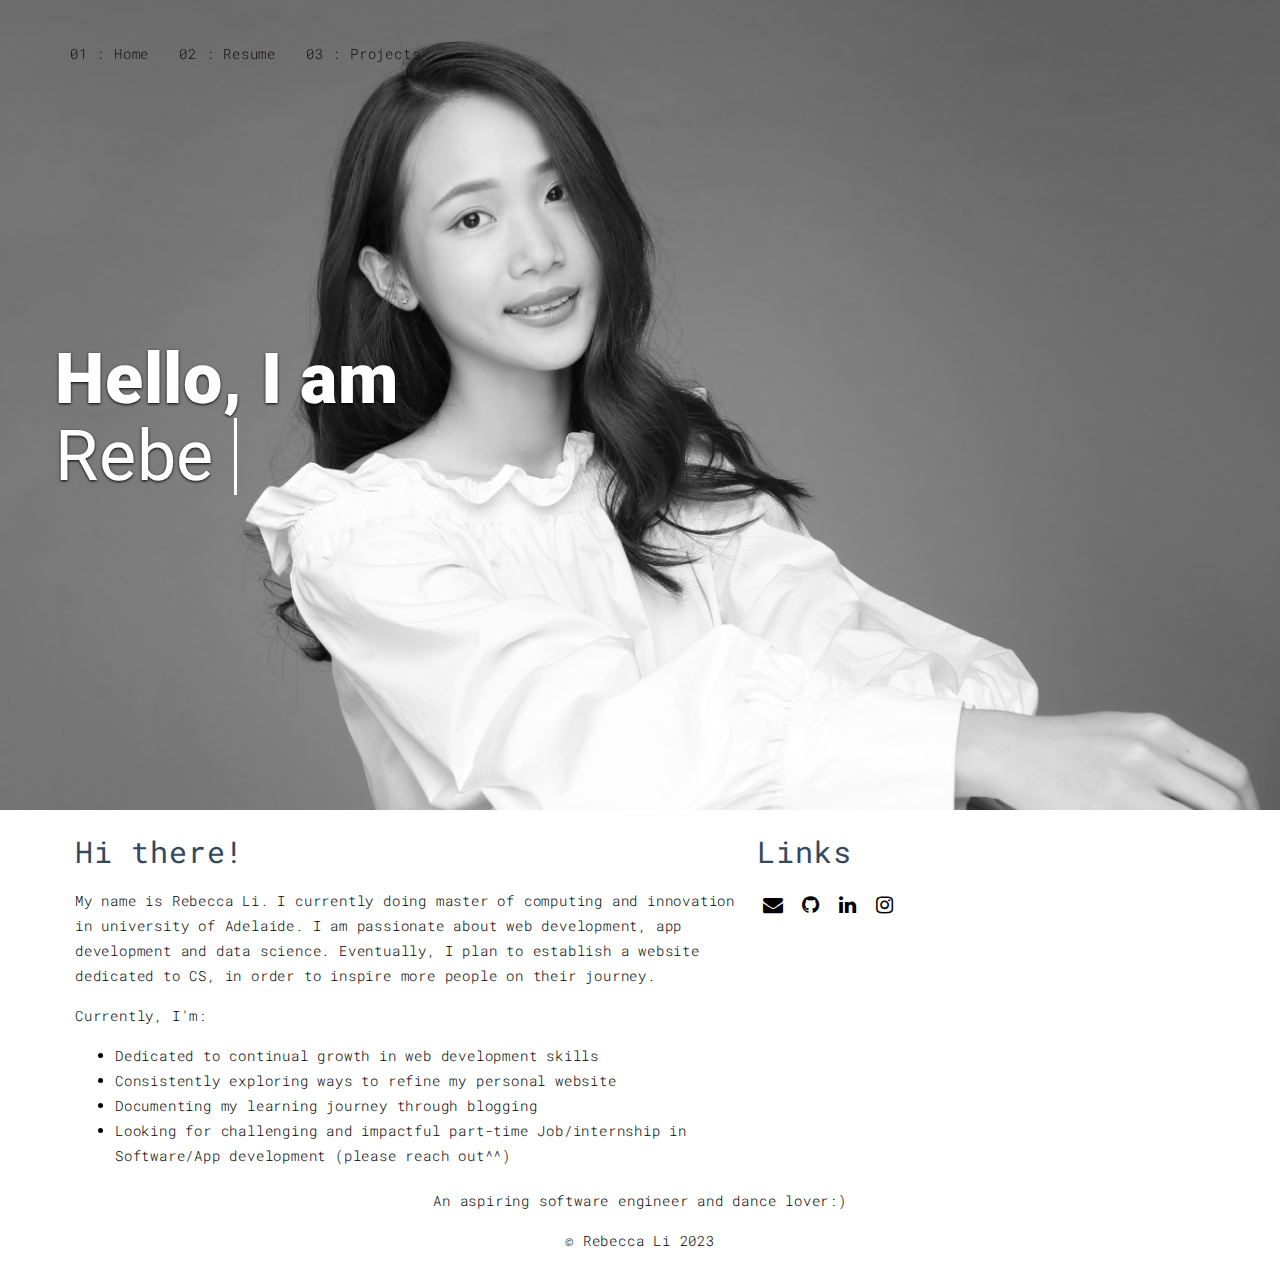
==== index.html @ 014dfcf9 "add html and css files for website" ====
<!DOCTYPE html>
<html lang="en">
<head>
<meta charset="UTF-8">
<meta content="IE=edge" http-equiv="X-UA-Compatible">
<meta content="width=device-width,initial-scale=1" name="viewport">
<meta content="Rebecca Li portfolio Website" name="description">
<meta name="google" content="notranslate" />
<meta content="Rebecca Li" name="author">

<meta name="msapplication-tap-highlight" content="no">

<link href="/img/favicon.ico" rel="icon">
<title>Rebecca Li</title>
<link href="default.css" rel="stylesheet" type="text/css">
<script async src="https://www.googletagmanager.com/gtag/js?id=G-TEEDE1GB8S"></script>
<script>
    window.dataLayer = window.dataLayer || [];
    function gtag() { dataLayer.push(arguments); }
    gtag('js', new Date());

    gtag('config', 'G-TEEDE1GB8S');
</script>
<script async src="https://pagead2.googlesyndication.com/pagead/js/adsbygoogle.js?client=ca-pub-6090964870909817" crossorigin="anonymous"></script>
</head>
<body class="minimal">
<header>
<nav class="navbar  navbar-fixed-top navbar-inverse">
<div class="container">
<button type="button" class="navbar-toggle collapsed" data-toggle="collapse" data-target="#navbar-collapse" aria-expanded="false">
<span class="sr-only">Toggle navigation</span>
<span class="icon-bar"></span>
<span class="icon-bar"></span>
<span class="icon-bar"></span>
</button>
<div class="collapse navbar-collapse" id="navbar-collapse">
<ul class="nav navbar-nav ">
<li><a href="/index.html" title>01 : Home</a></li>
<li><a href="Resume/Rebecca_Li_Resume.pdf" title>02 : Resume</a></li>
<li><a href="/blog.html" title>03 : Projects</a></li>
</ul>
</div>
</div>
</nav>
</header>
<div class="hero-full-container background-image-container white-text-container" style="background-image: url('jpg/home.JPG')">
<div class="container">
<div class="row">
<div class="col-xs-12">
<div class="hero-full-wrapper">
<div class="text-content">
<h1>Hello, I am <br>
<span class = "sec-text"></span>
<span class= "cursor" >&nbsp;</span>
</h1>
</div>
</div>
</div>
</div>
</div>
</div>
<div class="container">
<div class="row">
<div class="col-xs-12 col-md-7">
<div class="template-example">
<h2 class="template-title-example">Hi there!</h2>
<p>
My name is Rebecca Li. I currently doing master of computing and innovation in university of Adelaide.
I am passionate about web development, app development and data science. Eventually, I plan to establish a website dedicated to CS, in order to inspire more people on their journey.
</p>
<p>
Currently, I'm:

<ul>
<li>
Dedicated to continual growth in web development skills
</li>
<li>
Consistently exploring ways to refine my personal website
</li>
<li>
Documenting my learning journey through blogging
</li>
<li>
Looking for challenging and impactful part-time Job/internship in Software/App development (please reach out^^)
</li>
</ul>
</p>
</div>
</div>
<div class="col-xs-12 col-md-5">
<div class="template-example">
<h2 class="template-title-example">Links</h2>
<ul class="list-icons">
<li>
<span class="fa-icon">
<a href="mailto:yyrebecca.li@gmail.com"><i class="fa fa-envelope"></i></a>
</span>
</li>
<li>
<span class="fa-icon">
<a href="https://github.com/Rebeccalaylay"><i class="fa fa-github"></i></a>
</span>
</li>
<li>
<span class="fa-icon">
<a href="https://www.linkedin.com/in/rebecca-l-4846731b7/"><i class="fa fa-linkedin"></i></a>
</span>
</li>
<li>
<span class="fa-icon">
<a href="https://www.instagram.com/rebecca_mbb/"><i class="fa fa-instagram"></i></a>
</span>
</li>
</ul>
</div>
</div>
</div>
</div>
<footer class="footer-container text-center">
<div class="container">
<div class="row">
<div class="col-xs-12">
<p> An aspiring software engineer and dance lover:)</p>
</div>
<div class="col-xs-12">
<p>© Rebecca Li 2023</p>
</div>
</div>
</div>
</footer>
<script>
        document.addEventListener("DOMContentLoaded", function (event) {
            type();
            movingBackgroundImage();
        });
</script>
<script type="text/javascript" src="js/main.js"></script>
</body>
</html>
---- default.css ----
@import "https://fonts.googleapis.com/css?family=Roboto:900|Roboto+Mono:300,400,700";@import "https://maxcdn.bootstrapcdn.com/font-awesome/4.7.0/css/font-awesome.min.css";/*!* Bootstrap v3.3.7 (http://getbootstrap.com) * Copyright 2011-2016 Twitter, Inc. * Licensed under MIT (https://github.com/twbs/bootstrap/blob/master/LICENSE)*/
/*!normalize.css v3.0.3 | MIT License | github.com/necolas/normalize.css*/

body {
    margin: 0
}

a {
    background-color: transparent
}

a:active,a:hover {
    outline: 0
}

a i {
    text-decoration: none;
    color: #000
}

a i:hover {
    text-decoration: none;
    color: #606060
}

a i:active {
    text-decoration: none;
    color: #303030
}


/*!Source: https://github.com/h5bp/html5-boilerplate/blob/master/src/css/main.css*/
@media print {
    *,:after,:before {
        background: 0 0!important;
        color: #000!important;
        box-shadow: none!important;
        text-shadow: none!important
    }

    h2,h3,p {
        orphans: 3;
        widows: 3
    }

    h2,h3 {
        page-break-after: avoid
    }


    .table-bordered td,.table-bordered th {
        border: 1px solid #ddd!important
    }
}


body {
    font-family: Roboto Mono,Helvetica,Arial,sans-serif;
    font-size: 14px;
    line-height: 1.78;
    color: #000;
    background-color: #fff
}

button,input,select,textarea {
    font-family: inherit;
    font-size: inherit;
    line-height: inherit
}

a {
    color: #001aff;
    text-decoration: none
}


.h1,.h2,.h3,.h4,.h5,.h6,h1,h2,h3,h4,h5,h6 {
    font-family: Roboto Mono,Helvetica,Arial,sans-serif;
    font-weight: 700;
    line-height: 1.1;
    color: #000
}

.h1 .small,.h1 small,.h2 .small,.h2 small,.h3 .small,.h3 small,.h4 .small,.h4 small,.h5 .small,.h5 small,.h6 .small,.h6 small,h1 .small,h1 small,h2 .small,h2 small,h3 .small,h3 small,h4 .small,h4 small,h5 .small,h5 small,h6 .small,h6 small {
    font-weight: 400;
    line-height: 1;
    color: #777
}



.h1,h1 {
    font-size: 70px
}


@media(min-width: 768px) {
    .lead {
        font-size:16.5px
    }
}

.small,small {
    font-size: 90%
}

.mark,mark {
    background-color: #fcf8e3;
    padding: .2em
}

.text-left {
    text-align: left
}

.text-right {
    text-align: right
}

.text-center {
    text-align: center
}

.text-justify {
    text-align: justify
}


.text-capitalize {
    text-transform: capitalize
}

.text-muted {
    color: #777
}

.text-primary {
    color: #001aff
}

a.text-primary:focus,a.text-primary:hover {
    color: #0015cc
}

.text-success {
    color: #fff
}

a.text-success:focus,a.text-success:hover {
    color: #e6e6e6
}

.text-info {
    color: #31708f
}

a.text-info:focus,a.text-info:hover {
    color: #245269
}

.text-warning {
    color: #8a6d3b
}

a.text-warning:focus,a.text-warning:hover {
    color: #66512c
}

.text-danger {
    color: #fff
}

a.text-danger:focus,a.text-danger:hover {
    color: #e6e6e6
}


.page-header {
    padding-bottom: 8.5px;
    margin: 38px 0 19px;
    border-bottom: 1px solid #eee
}

ol,ul {
    margin-top: 0;
    margin-bottom: 9.5px
}

ol ol,ol ul,ul ol,ul ul {
    margin-bottom: 0
}

.list-inline,.list-unstyled {
    padding-left: 0;
    list-style: none
}


.container {
    margin-right: auto;
    margin-left: auto;
    padding-left: 15px;
    padding-right: 15px
}

.container:after,.container:before {
    content: " ";
    display: table
}

.container:after {
    clear: both
}

@media(min-width: 768px) {
    .container {
        width:750px
    }
}

@media(min-width: 992px) {
    .container {
        width:970px
    }
}

@media(min-width: 1200px) {
    .container {
        width:1170px
    }
}

.container-fluid {
    margin-right: auto;
    margin-left: auto;
    padding-left: 15px;
    padding-right: 15px
}



@media(min-width: 768px) {
    .col-sm-1,.col-sm-2,.col-sm-3,.col-sm-4,.col-sm-5,.col-sm-6,.col-sm-7,.col-sm-8,.col-sm-9,.col-sm-10,.col-sm-11,.col-sm-12 {
        float:left
    }

    .col-sm-1 {
        width: 8.33333%
    }

    .col-sm-2 {
        width: 16.66667%
    }

    .col-sm-3 {
        width: 25%
    }

    .col-sm-4 {
        width: 33.33333%
    }

    .col-sm-5 {
        width: 41.66667%
    }

    .col-sm-6 {
        width: 50%
    }

    .col-sm-7 {
        width: 58.33333%
    }

    .col-sm-8 {
        width: 66.66667%
    }

    .col-sm-9 {
        width: 75%
    }

    .col-sm-10 {
        width: 83.33333%
    }

    .col-sm-11 {
        width: 91.66667%
    }

    .col-sm-12 {
        width: 100%
    }

    .col-sm-pull-0 {
        right: auto
    }

    .col-sm-pull-1 {
        right: 8.33333%
    }

    .col-sm-pull-2 {
        right: 16.66667%
    }

    .col-sm-pull-3 {
        right: 25%
    }

    .col-sm-pull-4 {
        right: 33.33333%
    }

    .col-sm-pull-5 {
        right: 41.66667%
    }

    .col-sm-pull-6 {
        right: 50%
    }

    .col-sm-pull-7 {
        right: 58.33333%
    }

    .col-sm-pull-8 {
        right: 66.66667%
    }

    .col-sm-pull-9 {
        right: 75%
    }

    .col-sm-pull-10 {
        right: 83.33333%
    }

    .col-sm-pull-11 {
        right: 91.66667%
    }

    .col-sm-pull-12 {
        right: 100%
    }

    .col-sm-push-0 {
        left: auto
    }

    .col-sm-push-1 {
        left: 8.33333%
    }

    .col-sm-push-2 {
        left: 16.66667%
    }

    .col-sm-push-3 {
        left: 25%
    }

    .col-sm-push-4 {
        left: 33.33333%
    }

    .col-sm-push-5 {
        left: 41.66667%
    }

    .col-sm-push-6 {
        left: 50%
    }

    .col-sm-push-7 {
        left: 58.33333%
    }

    .col-sm-push-8 {
        left: 66.66667%
    }

    .col-sm-push-9 {
        left: 75%
    }

    .col-sm-push-10 {
        left: 83.33333%
    }

    .col-sm-push-11 {
        left: 91.66667%
    }

    .col-sm-push-12 {
        left: 100%
    }

    .col-sm-offset-0 {
        margin-left: 0
    }

    .col-sm-offset-1 {
        margin-left: 8.33333%
    }

    .col-sm-offset-2 {
        margin-left: 16.66667%
    }

    .col-sm-offset-3 {
        margin-left: 25%
    }

    .col-sm-offset-4 {
        margin-left: 33.33333%
    }

    .col-sm-offset-5 {
        margin-left: 41.66667%
    }

    .col-sm-offset-6 {
        margin-left: 50%
    }

    .col-sm-offset-7 {
        margin-left: 58.33333%
    }

    .col-sm-offset-8 {
        margin-left: 66.66667%
    }

    .col-sm-offset-9 {
        margin-left: 75%
    }

    .col-sm-offset-10 {
        margin-left: 83.33333%
    }

    .col-sm-offset-11 {
        margin-left: 91.66667%
    }

    .col-sm-offset-12 {
        margin-left: 100%
    }
}

@media(min-width: 992px) {
    .col-md-1,.col-md-2,.col-md-3,.col-md-4,.col-md-5,.col-md-6,.col-md-7,.col-md-8,.col-md-9,.col-md-10,.col-md-11,.col-md-12 {
        float:left
    }

    .col-md-1 {
        width: 8.33333%
    }

    .col-md-2 {
        width: 16.66667%
    }

    .col-md-3 {
        width: 25%
    }

    .col-md-4 {
        width: 33.33333%
    }

    .col-md-5 {
        width: 41.66667%
    }

    .col-md-6 {
        width: 50%
    }

    .col-md-7 {
        width: 58.33333%
    }

    .col-md-8 {
        width: 66.66667%
    }

    .col-md-9 {
        width: 75%
    }

    .col-md-10 {
        width: 83.33333%
    }

    .col-md-11 {
        width: 91.66667%
    }

    .col-md-12 {
        width: 100%
    }

    .col-md-pull-0 {
        right: auto
    }

    .col-md-pull-1 {
        right: 8.33333%
    }

    .col-md-pull-2 {
        right: 16.66667%
    }

    .col-md-pull-3 {
        right: 25%
    }

    .col-md-pull-4 {
        right: 33.33333%
    }

    .col-md-pull-5 {
        right: 41.66667%
    }

    .col-md-pull-6 {
        right: 50%
    }

    .col-md-pull-7 {
        right: 58.33333%
    }

    .col-md-pull-8 {
        right: 66.66667%
    }

    .col-md-pull-9 {
        right: 75%
    }

    .col-md-pull-10 {
        right: 83.33333%
    }

    .col-md-pull-11 {
        right: 91.66667%
    }

    .col-md-pull-12 {
        right: 100%
    }

    .col-md-push-0 {
        left: auto
    }

    .col-md-push-1 {
        left: 8.33333%
    }

    .col-md-push-2 {
        left: 16.66667%
    }

    .col-md-push-3 {
        left: 25%
    }

    .col-md-push-4 {
        left: 33.33333%
    }

    .col-md-push-5 {
        left: 41.66667%
    }

    .col-md-push-6 {
        left: 50%
    }

    .col-md-push-7 {
        left: 58.33333%
    }

    .col-md-push-8 {
        left: 66.66667%
    }

    .col-md-push-9 {
        left: 75%
    }

    .col-md-push-10 {
        left: 83.33333%
    }

    .col-md-push-11 {
        left: 91.66667%
    }

    .col-md-push-12 {
        left: 100%
    }


    .col-md-offset-0 {
        margin-left: 0
    }

    .col-md-offset-1 {
        margin-left: 8.33333%
    }

    .col-md-offset-2 {
        margin-left: 16.66667%
    }

    .col-md-offset-3 {
        margin-left: 25%
    }

    .col-md-offset-4 {
        margin-left: 33.33333%
    }

    .col-md-offset-5 {
        margin-left: 41.66667%
    }

    .col-md-offset-6 {
        margin-left: 50%
    }

    .col-md-offset-7 {
        margin-left: 58.33333%
    }

    .col-md-offset-8 {
        margin-left: 66.66667%
    }

    .col-md-offset-9 {
        margin-left: 75%
    }

    .col-md-offset-10 {
        margin-left: 83.33333%
    }

    .col-md-offset-11 {
        margin-left: 91.66667%
    }

    .col-md-offset-12 {
        margin-left: 100%
    }
}


@media screen and (-webkit-min-device-pixel-ratio: 0) {
    input[type=date].form-control,input[type=datetime-local].form-control,input[type=month].form-control,input[type=time].form-control {
        line-height:40px
    }

    .input-group-sm>.input-group-btn>input[type=date].btn,.input-group-sm>.input-group-btn>input[type=datetime-local].btn,.input-group-sm>.input-group-btn>input[type=month].btn,.input-group-sm>.input-group-btn>input[type=time].btn,.input-group-sm>input[type=date].form-control,.input-group-sm>input[type=date].input-group-addon,.input-group-sm>input[type=datetime-local].form-control,.input-group-sm>input[type=datetime-local].input-group-addon,.input-group-sm>input[type=month].form-control,.input-group-sm>input[type=month].input-group-addon,.input-group-sm>input[type=time].form-control,.input-group-sm>input[type=time].input-group-addon,.input-group-sm input[type=date],.input-group-sm input[type=datetime-local],.input-group-sm input[type=month],.input-group-sm input[type=time],input[type=date].input-sm,input[type=datetime-local].input-sm,input[type=month].input-sm,input[type=time].input-sm {
        line-height: 27px
    }

    .input-group-lg>.input-group-btn>input[type=date].btn,.input-group-lg>.input-group-btn>input[type=datetime-local].btn,.input-group-lg>.input-group-btn>input[type=month].btn,.input-group-lg>.input-group-btn>input[type=time].btn,.input-group-lg>input[type=date].form-control,.input-group-lg>input[type=date].input-group-addon,.input-group-lg>input[type=datetime-local].form-control,.input-group-lg>input[type=datetime-local].input-group-addon,.input-group-lg>input[type=month].form-control,.input-group-lg>input[type=month].input-group-addon,.input-group-lg>input[type=time].form-control,.input-group-lg>input[type=time].input-group-addon,.input-group-lg input[type=date],.input-group-lg input[type=datetime-local],.input-group-lg input[type=month],.input-group-lg input[type=time],input[type=date].input-lg,input[type=datetime-local].input-lg,input[type=month].input-lg,input[type=time].input-lg {
        line-height: 41px
    }
}

.form-group {
    margin-bottom: 15px
}


.nav {
    margin-bottom: 0;
    padding-left: 0;
    list-style: none
}

.nav:after,.nav:before {
    content: " ";
    display: table
}

.nav:after {
    clear: both
}

.nav>li,.nav>li>a {
    position: relative;
    display: block
}

.nav>li>a {
    padding: 10px 15px
}


@media(min-width: 768px) {
    .navbar-collapse {
        width:auto;
        border-top: 0;
        box-shadow: none
    }

    .navbar-collapse.collapse {
        display: block!important;
        height: auto!important;
        padding-bottom: 0;
        overflow: visible!important
    }

    .navbar-collapse.in {
        overflow-y: visible
    }

    .navbar-fixed-bottom .navbar-collapse,.navbar-fixed-top .navbar-collapse,.navbar-static-top .navbar-collapse {
        padding-left: 0;
        padding-right: 0
    }
}

.navbar-fixed-bottom .navbar-collapse,.navbar-fixed-top .navbar-collapse {
    max-height: 340px
}




@media(min-width: 768px) {
    .navbar-static-top {
        border-radius:0
    }
}

.navbar-fixed-bottom,.navbar-fixed-top {
    position: fixed;
    right: 0;
    left: 0;
    z-index: 1030
}


@media(min-width: 768px) {
    .navbar>.container-fluid .navbar-brand,.navbar>.container .navbar-brand {
        margin-left:-15px
    }
}

.navbar-toggle {
    position: relative;
    float: right;
    margin-right: 15px;
    padding: 9px 10px;
    margin-top: -7px;
    margin-bottom: -7px;
    background-color: transparent;
    background-image: none;
    border: 1px solid transparent;
    border-radius: 0
}

.navbar-toggle:focus {
    outline: 0
}

.navbar-toggle .icon-bar {
    display: block;
    width: 22px;
    height: 2px;
    border-radius: 1px
}

.navbar-toggle .icon-bar+.icon-bar {
    margin-top: 4px
}


@media(min-width: 768px) {
    .navbar-nav {
        float:left;
        margin: 0
    }

    .navbar-nav>li {
        float: left
    }

    .navbar-nav>li>a {
        padding-top: .5px;
        padding-bottom: .5px
    }
}

.navbar-form {
    margin: -10px -15px;
    padding: 10px 15px;
    border-top: 1px solid transparent;
    border-bottom: 1px solid transparent;
    -webkit-box-shadow: inset 0 1px 0 hsla(0,0%,100%,.1),0 1px 0 hsla(0,0%,100%,.1);
    box-shadow: inset 0 1px 0 hsla(0,0%,100%,.1),0 1px 0 hsla(0,0%,100%,.1)
}


.navbar-inverse .navbar-nav>li>a,.navbar-inverse .navbar-text {
    color: #100b0b
}

.navbar-inverse .navbar-nav>.active>a,.navbar-inverse .navbar-nav>.active>a:focus,.navbar-inverse .navbar-nav>.active>a:hover,.navbar-inverse .navbar-nav>li>a:focus,.navbar-inverse .navbar-nav>li>a:hover {
    color: #888;
    background-color: transparent
}



.embed-responsive {
    position: relative;
    display: block;
    height: 0;
    padding: 0;
    overflow: hidden
}

.embed-responsive .embed-responsive-item,.embed-responsive embed,.embed-responsive iframe,.embed-responsive object,.embed-responsive video {
    position: absolute;
    top: 0;
    left: 0;
    bottom: 0;
    height: 100%;
    width: 100%;
    border: 0
}

.embed-responsive-16by9 {
    padding-bottom: 56.25%
}

.embed-responsive-4by3 {
    padding-bottom: 75%
}



@media print {
    .visible-print-block {
        display: block!important
    }
}

.visible-print-inline {
    display: none!important
}

@media print {
    .visible-print-inline {
        display: inline!important
    }
}

.visible-print-inline-block {
    display: none!important
}

@media print {
    .visible-print-inline-block {
        display: inline-block!important
    }
}

@media print {
    .hidden-print {
        display: none!important
    }
}

#site-border-bottom,#site-border-left,#site-border-right,#site-border-top {
    background: #000;
    position: fixed;
    z-index: 1
}

#site-border-left,#site-border-right {
    top: 0;
    bottom: 0;
    width: 10px
}

#site-border-left {
    left: 0
}

#site-border-right {
    right: 0
}

#site-border-bottom,#site-border-top {
    left: 0;
    right: 0;
    height: 10px
}

#site-border-top {
    top: 0
}

#site-border-bottom {
    bottom: 0
}

body {
    min-height: 90vh
}

body.minimal {
    border: none;
    padding: 0
}

.hero-full-container {
    height: 90vh
}

.hero-full-container h1 {
    font-family: Roboto,Helvetica,Arial,sans-serif;
    font-weight: 900
}

.hero-full-container .hero-full-wrapper {
    display: table;
    width: 90%;
    height: 90vh;
    min-height: 90vh
}

.hero-full-container .hero-full-wrapper .text-content {
    vertical-align: middle;
    display: table-cell
}

.white-text-container h1,.white-text-container h2,.white-text-container h3,.white-text-container h4,.white-text-container h5,.white-text-container p {
    text-shadow: 0 1px 3px #000;
    color: #fff
}

.white-text-container a {
    color: #fff
}

.section-container-spacer {
    margin-bottom: 30px
}

@media(min-width: 1200px) {
    .section-container-spacer {
        margin-bottom:40px
    }
}

.section-container {
    padding: 60px 0
}

@media(min-width: 1200px) {
    .section-container {
        padding:80px 0
    }
}

.section-container.only-container {
    min-height: 84vh
}

@media(max-width: 767px) {
    .section-container:first-of-type {
        padding-top:30px
    }
}

.background-image-container {
    background-size: cover;
    background-repeat: no-repeat;
    background-position: 65%
}


body,p {
    font-weight: 300;
    letter-spacing: .8px;
    line-height: 25px
}

p {
    margin: 0 0 15px
}

.h2,h2 {
    position: relative;
    display: inline-block
}

.h2:after,.h2:before,h2:after,h2:before {
    content: "";
    position: absolute;
    height: 100%;
    width: 1px
}

.h2:before,h2:before {
    left: 0
}

.h2:after,h2:after {
    right: 0
}

.h1,.h2,.h3,h1,h2,h3 {
    margin-bottom: 20px
}


.fa-icon {
    color: #000;
    width: 32px;
    height: 32px;
    display: inline-block;
    line-height: 32px;
    font-size: 20px;
    text-align: center
}

@media(max-width: 992px) {
    .black-image-project-hover img {
        filter:none
    }
}


@media(max-width: 992px) {
    .carousel-control.right {
        right:-12px
    }

    .carousel-control.left {
        left: -12px
    }
}

.navbar {
    border: none;
    min-height: inherit
}

@media(min-width: 768px) {
    .navbar {
        margin:10px
    }
}

.navbar-default .navbar-collapse,.navbar-inverse .navbar-collapse {
    margin: 10px -5px;
    box-shadow: none
}

.navbar-default .navbar-collapse .navbar-nav,.navbar-inverse .navbar-collapse .navbar-nav {
    padding: 20px
}

@media(min-width: 768px) {
    .navbar-default .navbar-collapse,.navbar-inverse .navbar-collapse {
        margin:0;
        padding: 30px 0
    }

    .navbar-default .navbar-collapse .navbar-nav,.navbar-inverse .navbar-collapse .navbar-nav {
        padding: 0
    }
}

.nav>li>a {
    font-size: 14px;
    font-weight: 300;
    -webkit-transition: all .1s linear;
    -o-transition: all .1s linear;
    transition: all .1s linear
}

.nav>li>a.active,.nav>li>a:hover {
    font-weight: 700
}

.nav.navbar-small>li>a {
    font-size: 11px
}

.template-example {
    margin-left: 20px;
    margin-bottom: 20px
}

@media(max-width: 7px) {
    .template-example {
        margin-left:0
    }
}

.template-example .template-title-example {
    font-weight: 400;
    color: #34495e;
    padding: 0;
    font-size: 30px
}


.list-icons {
    list-style: none;
    margin: 0;
    padding: 0;
    overflow: hidden
}

.list-icons li {
    float: left;
    margin-right: 5px
}

.text-content h1 span.sec-text {
    font-weight: normal;
    color: white;
}

.text-content h1 span.cursor {
    display: inline-block;
    background-color: white;
    margin-left: 0.1rem;
    width: 3px;
    animation: blink 1s infinite;
} /* Increase the animation duration 
 


.text-content h1 span.cursor.typing {
    animation: none;
}

@keyframes blink {
0%  { background-color: white; }
49% { background-color: white; }
50% { background-color: transparent; }
99% { background-color: transparent; }
100%  { background-color: white; }
}
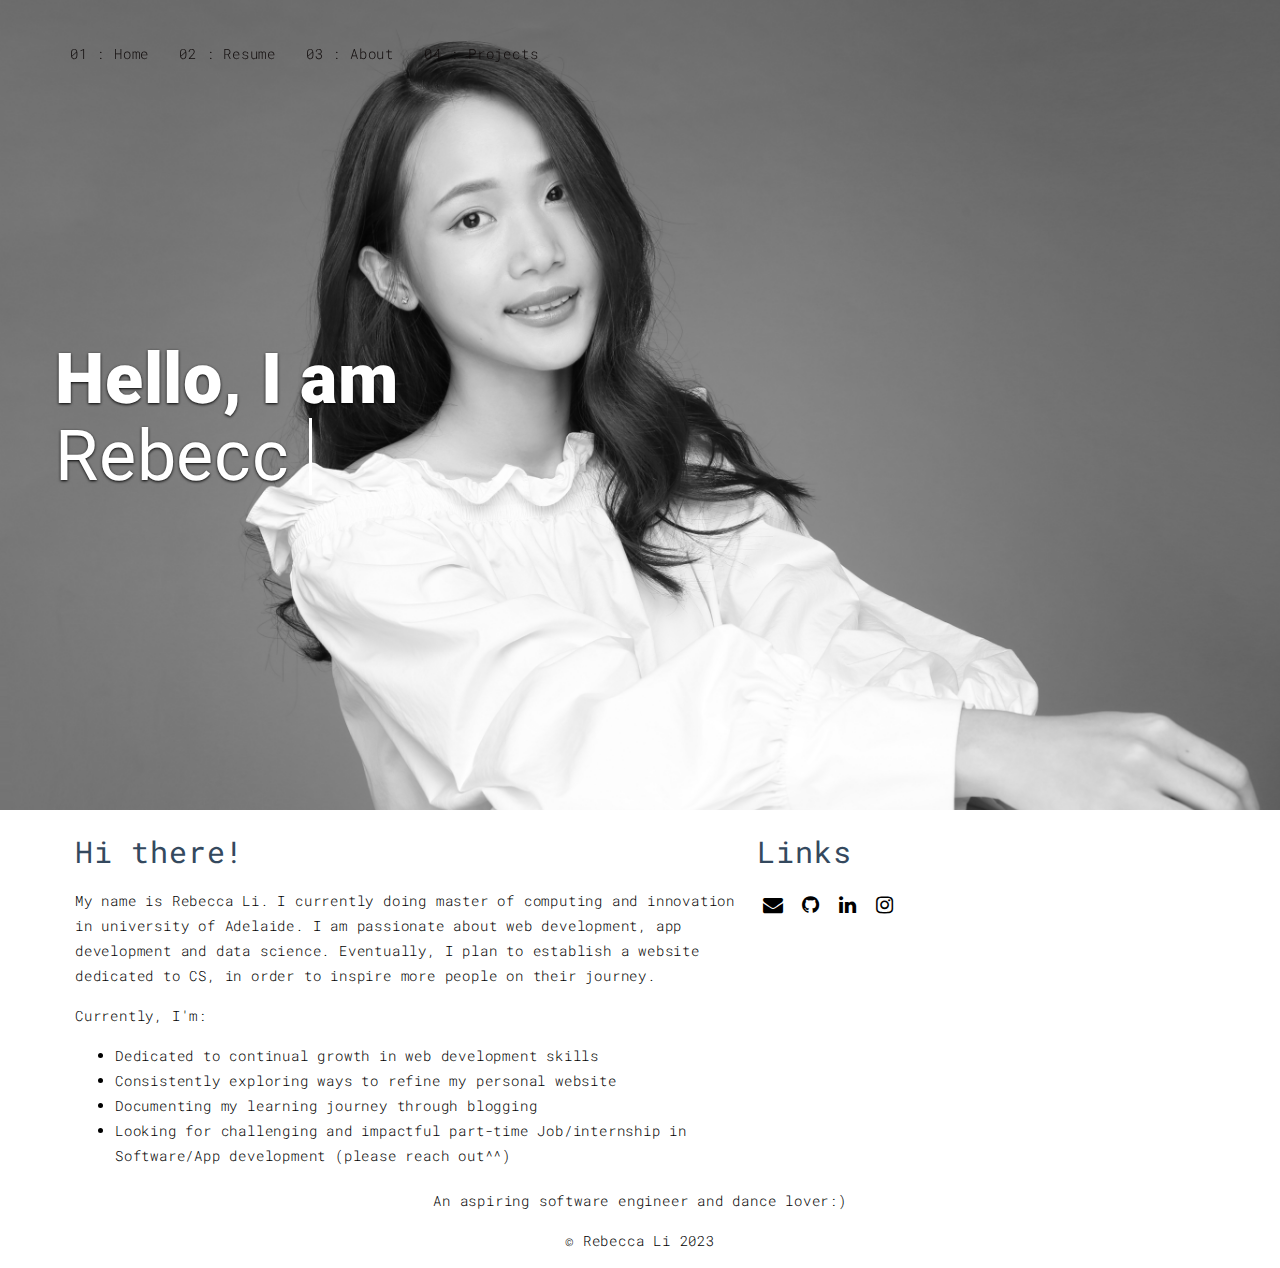
==== commit aea0a4ba: "update nav-bar" ====
--- a/index.html
+++ b/index.html
@@ -36,8 +36,9 @@
 <div class="collapse navbar-collapse" id="navbar-collapse">
 <ul class="nav navbar-nav ">
 <li><a href="/index.html" title>01 : Home</a></li>
-<li><a href="Resume/Rebecca_Li_Resume.pdf" title>02 : Resume</a></li>
-<li><a href="/blog.html" title>03 : Projects</a></li>
+<li><a href="/Resume/Resume_Rebecca.pdf" title>02 : Resume</a></li>
+<li><a href="/about.html" title>03 : About</a></li>
+<li><a href="/blog.html" title>04 : Projects</a></li>
 </ul>
 </div>
 </div>
